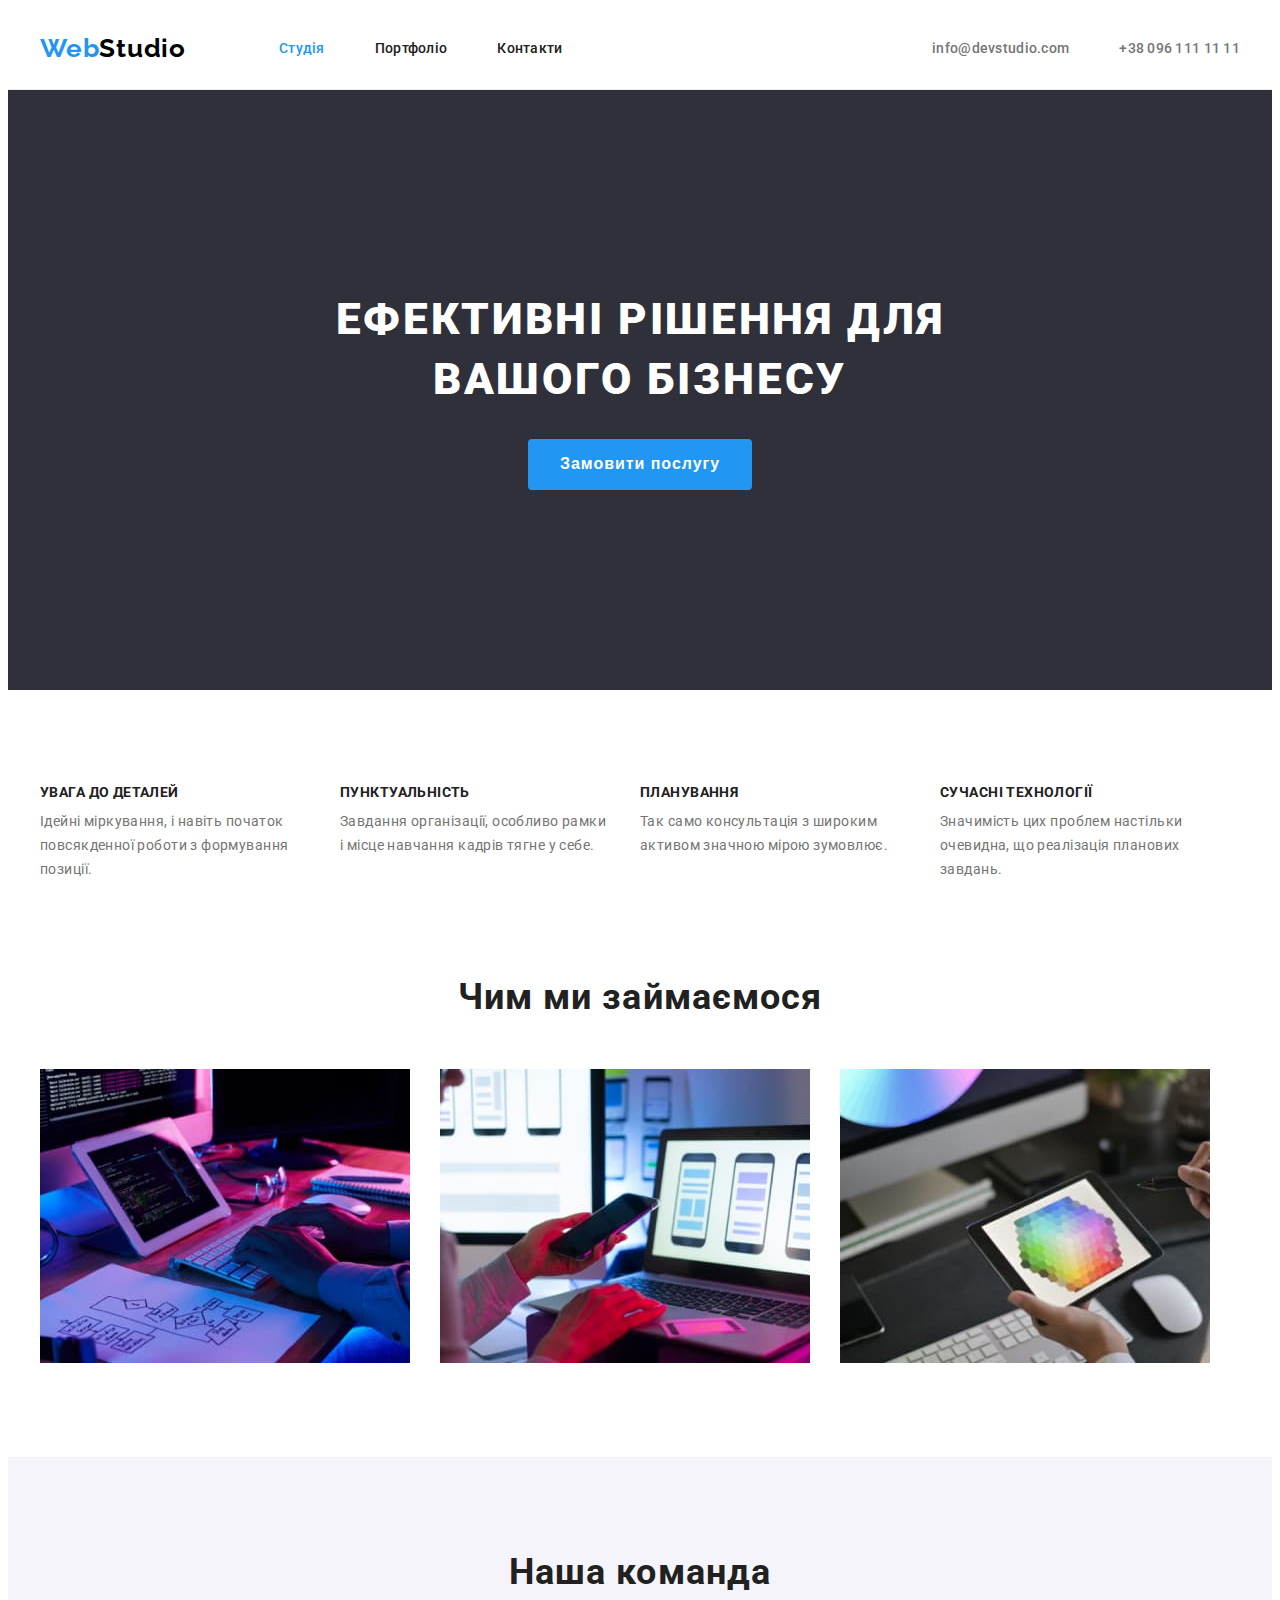
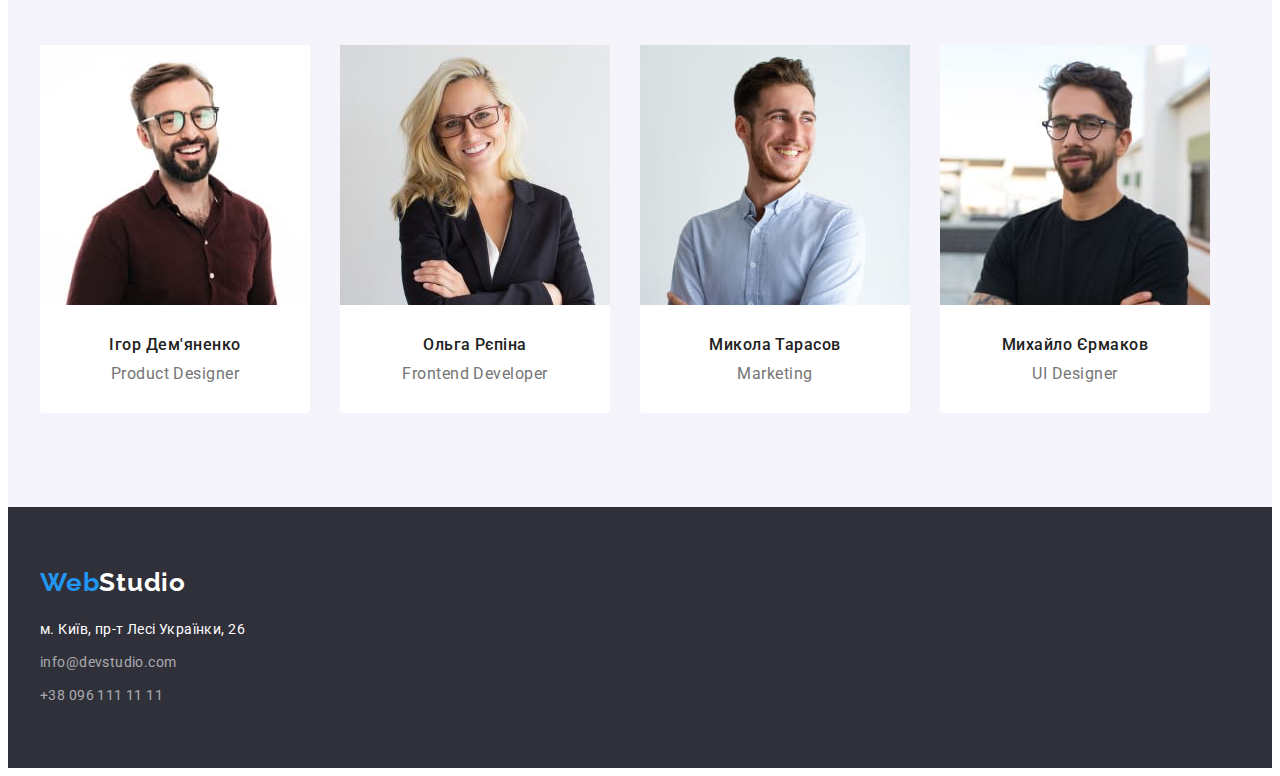
==== index.html @ d76034c5 "Initial commit" ====
<!DOCTYPE html>
<html lang="uk">

<head>
    <meta charset="UTF-8">
    <meta name="viewport" content="width=device-width, initial-scale=1.0">
    <title>WebStudio</title>
    <link rel="stylesheet" href="https://cdnjs.cloudflare.com/ajax/libs/modern-normalize/2.0.0/modern-normalize.min.css"
        integrity="sha512-4xo8blKMVCiXpTaLzQSLSw3KFOVPWhm/TRtuPVc4WG6kUgjH6J03IBuG7JZPkcWMxJ5huwaBpOpnwYElP/m6wg=="
        crossorigin="anonymous" referrerpolicy="no-referrer" />
    <link
        href="https://fonts.googleapis.com/css2?family=Raleway:wght@700&family=Roboto:wght@400;500;700;900&display=swap"
        rel="stylesheet">
    <link href="./css/styles.css" rel="stylesheet">
</head>

<body class="page">
    <header>
        <div class="container header">
            <nav class="main-nav">
                <a href="./" class="logo"><span>Web</span>Studio</a>
                <ul class="nav">
                    <li class="nav-item current"><a href="" class="nav-link link">Студія</a></li>
                    <li class="nav-item"><a href="./portfolio.html" class="nav-link link">Портфоліо</a></li>
                    <li class="nav-item"><a href="" class="nav-link link">Контакти</a></li>
                </ul>
            </nav>
            <ul class="contacts">
                <li class="contacts-item"><a class="contacts-link link"
                        href="mailto:info@devstudio.com">info@devstudio.com</a></li>
                <li class="contacts-item"><a class="contacts-link link" href="tel:+380961111111">+38 096 111 11 11</a>
                </li>
            </ul>
        </div>
    </header>
    <main>
        <section class="hero-section">
            <div class="container">
                <h1 class="hero-title">Ефективні рішення для вашого бізнесу</h1>
                <button type="button" class="button button-primary">Замовити послугу</button>
            </div>
        </section>
        <section class="bullets-section section">
            <div class="container">
                <!-- <h2 class="section-title title">Наші переваги</h2> -->
                <ul class="bullets">
                    <li class="bullet-item">
                        <h3 class="bullet-title title">УВАГА ДО ДЕТАЛЕЙ</h3>
                        <p class="bullet-text">Ідейні міркування, і навіть початок повсякденної роботи з формування
                            позиції.
                        </p>
                    </li>
                    <li class="bullet-item">
                        <h3 class="bullet-title title">ПУНКТУАЛЬНІСТЬ</h3>
                        <p class="bullet-text">Завдання організації, особливо рамки і місце навчання кадрів тягне у
                            себе.
                        </p>
                    </li>
                    <li class="bullet-item">
                        <h3 class="bullet-title title">ПЛАНУВАННЯ</h3>
                        <p class="bullet-text">Так само консультація з широким активом значною мірою зумовлює.</p>
                    </li>
                    <li class="bullet-item">
                        <h3 class="bullet-title title">СУЧАСНІ ТЕХНОЛОГІЇ</h3>
                        <p class="bullet-text">Значимість цих проблем настільки очевидна, що реалізація планових
                            завдань.
                        </p>
                    </li>
                </ul>
            </div>
        </section>
        <section class="services-section">
            <div class="container">
                <h2 class="section-title title">Чим ми займаємося</h2>
                <ul class="services">
                    <li class="services-item"><img class="services-img" src="./images/computer.jpg" alt="Компьютер"
                            width="370"></li>
                    <li class="services-item"><img class="services-img" src="./images/mobile.jpg"
                            alt="Мобільний телефон" width="370"></li>
                    <li class="services-item"><img class="services-img" src="./images/tablet.jpg" alt="Планшет"
                            width="370">
                    </li>
                </ul>
            </div>
        </section>
        <section class="team-section section">
            <div class="container">
                <h2 class="section-title title">Наша команда</h2>
                <ul class="team-list">
                    <li class="team-item">
                        <img class="team-photo" src="./images/igor.jpg" alt="Ігор Дем'яненко" width="270">
                        <div class="team-text">
                            <h3 class="title team-title">Ігор Дем'яненко</h3>
                            <p class="team-description">Product Designer</p>
                        </div>
                    </li>
                    <li class="team-item">
                        <img class="team-photo" src="./images/olga.jpg" alt="Ольга Рєпіна" width="270">
                        <div class="team-text">
                            <h3 class="title team-title">Ольга Рєпіна</h3>
                            <p class="team-description">Frontend Developer</p>
                        </div>
                    </li>
                    <li class="team-item">
                        <img class="team-photo" src="./images/mykola.jpg" alt="Микола Тарасов" width="270">
                        <div class="team-text">
                            <h3 class="title team-title">Микола Тарасов</h3>
                            <p class="team-description">Marketing</p>
                        </div>
                    </li>
                    <li class="team-item">
                        <img class="team-photo" src="./images/mykhailo.jpg" alt="Михайло Єрмаков" width="270">
                        <div class="team-text">
                            <h3 class="title team-title">Михайло Єрмаков</h3>
                            <p class="team-description">UI Designer</p>
                        </div>
                    </li>
                </ul>
            </div>
        </section>
    </main>
    <footer class="footer-section">
        <div class="container">
            <a href="./" class="logo logo-footer"><span>Web</span>Studio</a>
            <address class="footer-contacts">
                <ul class="contacts-list">
                    <li class="contacts-item"><a class="contacts-link link address"
                            href="https://goo.gl/maps/8ipGu28Ud2SdXAFq9">м.
                            Київ, пр-т Лесі Українки, 26</a></li>
                    <li class="contacts-item"><a class="contacts-link link"
                            href="mailto:info@devstudio.com">info@devstudio.com</a>
                    </li>
                    <li class="contacts-item"><a class="contacts-link link" href="tel:+380961111111">+38 096 111 11
                            11</a>
                    </li>
                </ul>
            </address>
        </div>
    </footer>
</body>

</html>
---- css/styles.css ----
:root {
    --accent-color: #2196F3;
    --accent-active-color: #188CE8;
    --primary-text-color: #757575;
    --secondary-text-color: rgba(255, 255, 255, 0.60);
    --contrast-text-color: #FFFFFF;
    --logo-text-color: #000000;
    --title-color: #212121;
    --primary-bg-color: #ffffff;
    --secondary-bg-color: #F5F4FA;
    --accent-bg-color: #2F303A;
    --container-width: 1200px;
}

body {
    font-family: Roboto, sans-serif;
    font-size: 14px;
    font-weight: 400;
    line-height: 1.2;
    color: var(--primary-text-color);

    background-color: var(--primary-bg-color);
}

ul {
    padding-left: 0;
    margin-top: 0;
    margin-bottom: 0;

    list-style-type: none;
}

h1,
h2,
h3,
h4,
h5,
h6,
p {
    margin: 0;
}

a {
    text-decoration: none;
}

img {
    display: block;
}

/* container */
.container {
    width: var(--container-width);
    padding-left: 15px;
    padding-right: 15px;
    margin: 0 auto;
}

.section {
    padding-bottom: 94px;
    padding-top: 94px;
}

/* buttons */
.button {
    font-size: 16px;
    text-align: center;
    color: var(--title-color);
    cursor: pointer;
}

.button-primary {
    padding-top: 10px;
    padding-bottom: 10px;
    padding-left: 32px;
    padding-right: 32px;

    font-weight: 700;
    line-height: 1.88;
    letter-spacing: 0.96px;
    color: var(--contrast-text-color);

    background-color: var(--accent-color);
    border: none;
    border-radius: 4px;
}

.button-secondary {
    padding-top: 6px;
    padding-bottom: 6px;
    padding-left: 22px;
    padding-right: 22px;

    font-weight: 500;
    line-height: 1.63;
    letter-spacing: 0.48px;

    background-color: var(--secondary-bg-color);
    border: none;
    border-radius: 4px;
}

.button-secondary.active {
    padding-left: 25px;
    padding-right: 25px;
}

.button-secondary.active,
.button-secondary:hover,
.button-secondary:focus {

    color: var(--contrast-text-color);

    background-color: var(--accent-color);
}

.button-primary:hover,
.button-primary:focus {
    background-color: var(--accent-active-color);
}

/* header */
header {
    border-bottom: 1px solid #ECECEC;
}

.header {
    display: flex;
    align-items: center;

    font-weight: 500;
    letter-spacing: 0.28px;
}

/* navigation */
.logo {
    font-family: Raleway, sans-serif;
    font-size: 26px;
    font-weight: 700;
    letter-spacing: 0.78px;
    color: var(--logo-text-color);
}

.logo span {
    color: var(--accent-color);
}

.main-nav,
.contacts {
    display: flex;
    align-items: center;
}

.nav {
    display: flex;
    column-gap: 50px;
    margin-left: 93px;
}


.nav-link {
    display: block;
    padding-top: 32px;
    padding-bottom: 32px;
    font-weight: 500;
    color: var(--title-color);
}

.contacts {
    margin-left: auto;
    column-gap: 50px;
}
.header .contacts-link {
    display: block;
    padding-top: 32px;
    padding-bottom: 32px;
}
.contacts-link {
    font-weight: 500;
    color: var(--primary-text-color);
}

/* hero */
.hero-section {
    padding-top: 200px;
    padding-bottom: 200px;

    text-align: center;
    background-color: var(--accent-bg-color);
}

.hero-title {
    width: 696px;
    margin-left: auto;
    margin-right: auto;
    margin-bottom: 30px;

    font-size: 44px;
    font-weight: 900;
    line-height: 1.36;
    letter-spacing: 2.64px;
    text-transform: uppercase;
    color: var(--contrast-text-color);
}

/* Titles */
.title {
    color: var(--title-color);
}

.section-title {
    font-size: 36px;
    font-weight: 700;
    letter-spacing: 1.08px;
    text-align: center;
}

/* bullets */
.bullets {
    display: flex;
    column-gap: 30px;
}

.bullet-item {
    width: 270px;
}

.bullet-title {
    margin-bottom: 10px;

    font-size: 14px;
    font-weight: 700;
    letter-spacing: 0.42px;
    text-transform: uppercase;
}

.bullet-text {
    line-height: 1.71;
    letter-spacing: 0.42px;
}

/* services */
.services-section {
    padding-bottom: 94px;
}

.services-section .section-title {
    margin-bottom: 50px;
}

.services {
    display: flex;
    column-gap: 30px;
}

/* team */
.team-section {
    background-color: var(--secondary-bg-color);
}

.team-section .section-title {
    margin-bottom: 50px;
}

.team-list {
    display: flex;
    column-gap: 30px;
}

.team-item {
    width: 270px;

    text-align: center;

    background-color: var(--primary-bg-color);
    border-radius: 0px 0px 4px 4px;
}
.team-text {
    padding-top: 30px;
    padding-bottom: 30px;
}

.team-title {
    margin-bottom: 10px;

    font-size: 16px;
    font-weight: 500;
    letter-spacing: 0.48px;
}

.team-description {
    font-size: 16px;
    letter-spacing: 0.48px;
}

/* footer */
.footer-section {
    padding-top: 60px;
    padding-bottom: 60px;

    background-color: var(--accent-bg-color);
}

.logo-footer {
    display: inline-block;
    margin-bottom: 20px;

    color: var(--contrast-text-color);
}

.footer-contacts .contacts-link {
    font-style: normal;
    font-weight: 400;
    line-height: 1.71;
    letter-spacing: 0.42px;
    color: var(--secondary-text-color);
}

.footer-contacts .contacts-item:not(:last-child) {
    margin-bottom: 9px;
}

.footer-contacts .address {
    color: var(--contrast-text-color);
}

/* portfolio */
.portfolio-buttons {
    display: flex;
    justify-content: center;
    column-gap: 8px;
    margin-bottom: 50px;
}

.portfolio-list {
    display: flex;
    flex-wrap: wrap;
    column-gap: 30px;
    row-gap: 30px;
}

.portfolio-card {
    display: inline-block;
    width: 370px;

    color: var(--primary-text-color);
}

.card-img {
    display: block;
}

.card-text {
    padding-top: 20px;
    padding-bottom: 20px;
    padding-left: 24px;
    padding-right: 24px;

    border-left: 1px solid #EEE;
    border-right: 1px solid #EEE;
    border-bottom: 1px solid #EEE;
}

.card-title {
    margin-bottom: 4px;
    font-size: 18px;
    font-weight: 700;
    line-height: 2;
    letter-spacing: 1.08px;
}

.card-tag {
    font-size: 16px;
    line-height: 1.88;
    letter-spacing: 0.48px;
}

/* actions */
.current>.nav-link,
.link:hover,
.link:focus {
    color: var(--accent-color);
}
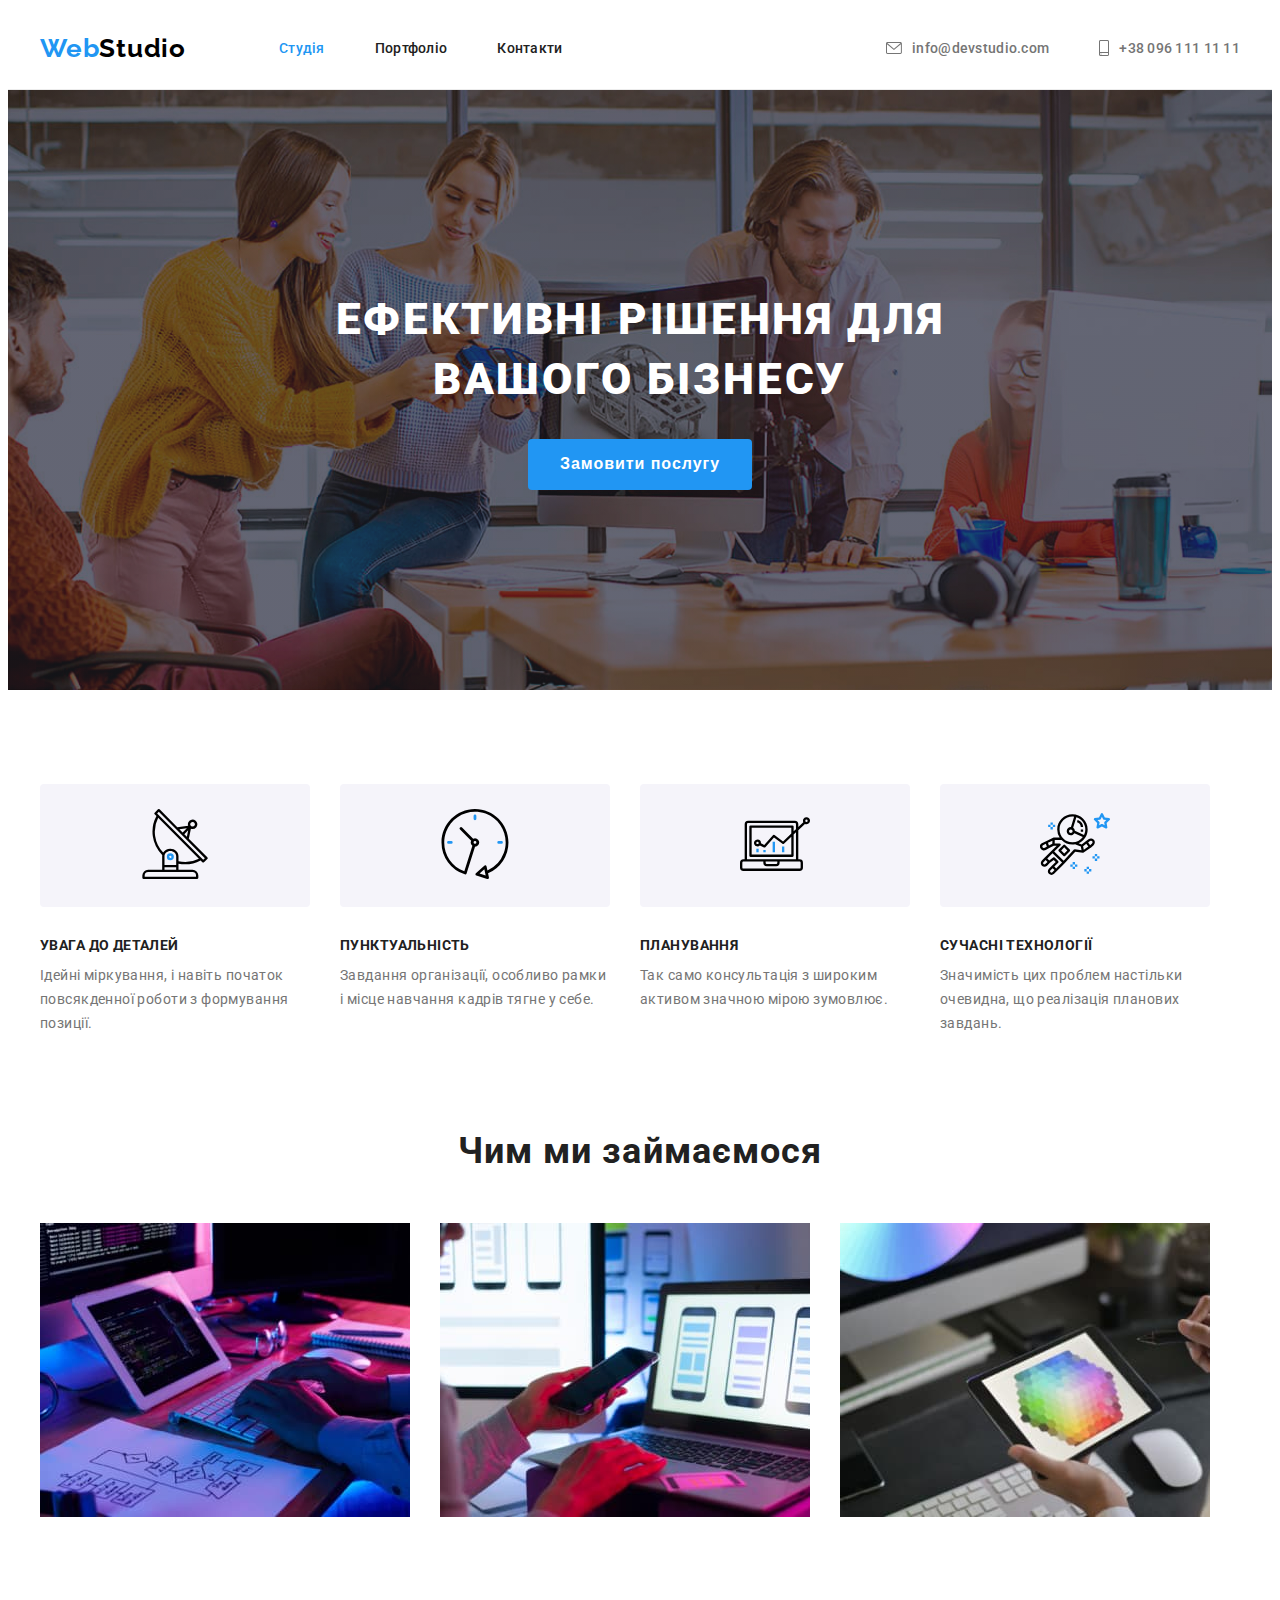
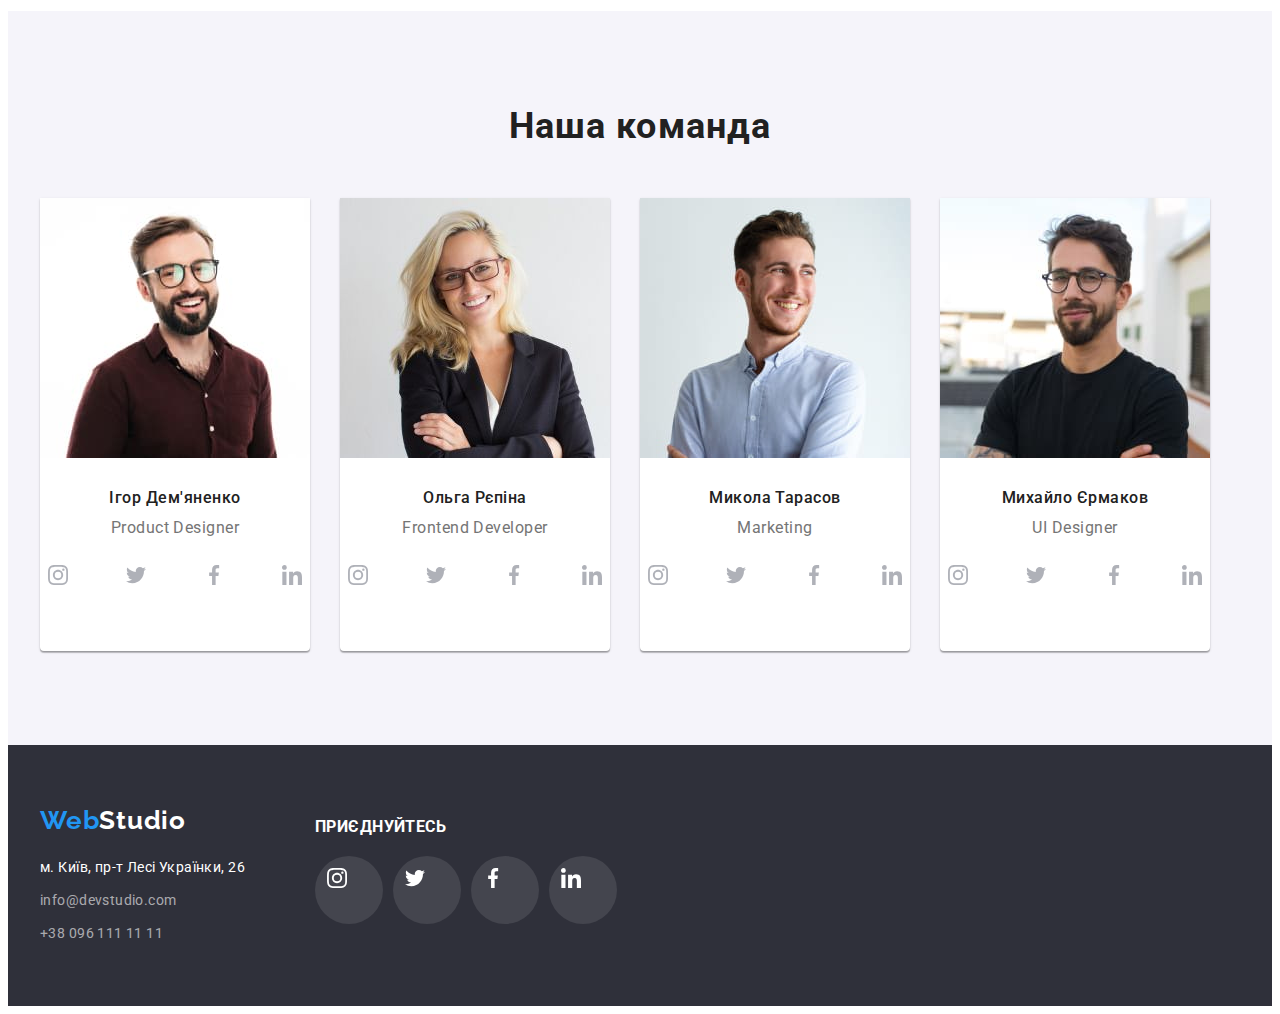
==== commit ea4c4c5c: "add svg" ====
--- a/index.html
+++ b/index.html
@@ -26,9 +26,21 @@
                 </ul>
             </nav>
             <ul class="contacts">
-                <li class="contacts-item"><a class="contacts-link link"
-                        href="mailto:info@devstudio.com">info@devstudio.com</a></li>
-                <li class="contacts-item"><a class="contacts-link link" href="tel:+380961111111">+38 096 111 11 11</a>
+                <li class="contacts-item">
+                    <a class="contacts-link link" href="mailto:info@devstudio.com">
+                        <svg class="icon icon-email">
+                            <use href="./images/svg/sprite.svg#icon-email"></use>
+                        </svg>
+                        info@devstudio.com
+                    </a>
+                </li>
+                <li class="contacts-item">
+                    <a class="contacts-link link" href="tel:+380961111111">
+                        <svg class="icon icon-phone">
+                            <use href="./images/svg/sprite.svg#icon-smartphone"></use>
+                        </svg>
+                        +38 096 111 11 11
+                    </a>
                 </li>
             </ul>
         </div>
@@ -45,22 +57,42 @@
                 <!-- <h2 class="section-title title">Наші переваги</h2> -->
                 <ul class="bullets">
                     <li class="bullet-item">
+                        <div class="bullet-icon">
+                            <svg class="icon">
+                                <use href="./images/svg/sprite.svg#icon-antenna"></use>
+                            </svg>
+                        </div>
                         <h3 class="bullet-title title">УВАГА ДО ДЕТАЛЕЙ</h3>
                         <p class="bullet-text">Ідейні міркування, і навіть початок повсякденної роботи з формування
                             позиції.
                         </p>
                     </li>
                     <li class="bullet-item">
+                        <div class="bullet-icon">
+                            <svg class="icon">
+                                <use href="./images/svg/sprite.svg#icon-clock"></use>
+                            </svg>
+                        </div>
                         <h3 class="bullet-title title">ПУНКТУАЛЬНІСТЬ</h3>
                         <p class="bullet-text">Завдання організації, особливо рамки і місце навчання кадрів тягне у
                             себе.
                         </p>
                     </li>
                     <li class="bullet-item">
+                        <div class="bullet-icon">
+                            <svg class="icon">
+                                <use href="./images/svg/sprite.svg#icon-diagram"></use>
+                            </svg>
+                        </div>
                         <h3 class="bullet-title title">ПЛАНУВАННЯ</h3>
                         <p class="bullet-text">Так само консультація з широким активом значною мірою зумовлює.</p>
                     </li>
                     <li class="bullet-item">
+                        <div class="bullet-icon">
+                            <svg class="icon">
+                                <use href="./images/svg/sprite.svg#icon-astronaut"></use>
+                            </svg>
+                        </div>
                         <h3 class="bullet-title title">СУЧАСНІ ТЕХНОЛОГІЇ</h3>
                         <p class="bullet-text">Значимість цих проблем настільки очевидна, що реалізація планових
                             завдань.
@@ -92,6 +124,36 @@
                         <div class="team-text">
                             <h3 class="title team-title">Ігор Дем'яненко</h3>
                             <p class="team-description">Product Designer</p>
+                            <ul class="social-list">
+                                <li class="social-item">
+                                    <a href="https://instagram.com" class="social-link" aria-label="instagram Ігора">
+                                        <svg class="icon">
+                                            <use href="./images/svg/sprite.svg#icon-instagram"></use>
+                                        </svg>
+                                    </a>
+                                </li>
+                                <li class="social-item">
+                                    <a href="https://twitter.com/" class="social-link" aria-label="twitter Ігора">
+                                        <svg class="icon">
+                                            <use href="./images/svg/sprite.svg#icon-twitter"></use>
+                                        </svg>
+                                    </a>
+                                </li>
+                                <li class="social-item">
+                                    <a href="https://www.facebook.com/" class="social-link" aria-label="facebook Ігора">
+                                        <svg class="icon">
+                                            <use href="./images/svg/sprite.svg#icon-facebook"></use>
+                                        </svg>
+                                    </a>
+                                </li>
+                                <li class="social-item">
+                                    <a href="https://linkedin.com/" class="social-link" aria-label="linkedin Ігора">
+                                        <svg class="icon">
+                                            <use href="./images/svg/sprite.svg#icon-linkedin"></use>
+                                        </svg>
+                                    </a>
+                                </li>
+                            </ul>
                         </div>
                     </li>
                     <li class="team-item">
@@ -99,6 +161,36 @@
                         <div class="team-text">
                             <h3 class="title team-title">Ольга Рєпіна</h3>
                             <p class="team-description">Frontend Developer</p>
+                            <ul class="social-list">
+                                <li class="social-item">
+                                    <a href="https://instagram.com" class="social-link" aria-label="instagram Ольги">
+                                        <svg class="icon">
+                                            <use href="./images/svg/sprite.svg#icon-instagram"></use>
+                                        </svg>
+                                    </a>
+                                </li>
+                                <li class="social-item">
+                                    <a href="https://twitter.com/" class="social-link" aria-label="twitter Ольги">
+                                        <svg class="icon">
+                                            <use href="./images/svg/sprite.svg#icon-twitter"></use>
+                                        </svg>
+                                    </a>
+                                </li>
+                                <li class="social-item">
+                                    <a href="https://www.facebook.com/" class="social-link" aria-label="facebook Ольги">
+                                        <svg class="icon">
+                                            <use href="./images/svg/sprite.svg#icon-facebook"></use>
+                                        </svg>
+                                    </a>
+                                </li>
+                                <li class="social-item">
+                                    <a href="https://linkedin.com/" class="social-link" aria-label="linkedin Ольги">
+                                        <svg class="icon">
+                                            <use href="./images/svg/sprite.svg#icon-linkedin"></use>
+                                        </svg>
+                                    </a>
+                                </li>
+                            </ul>
                         </div>
                     </li>
                     <li class="team-item">
@@ -106,6 +198,36 @@
                         <div class="team-text">
                             <h3 class="title team-title">Микола Тарасов</h3>
                             <p class="team-description">Marketing</p>
+                            <ul class="social-list">
+                                <li class="social-item">
+                                    <a href="https://instagram.com" class="social-link" aria-label="instagram Миколи">
+                                        <svg class="icon">
+                                            <use href="./images/svg/sprite.svg#icon-instagram"></use>
+                                        </svg>
+                                    </a>
+                                </li>
+                                <li class="social-item">
+                                    <a href="https://twitter.com/" class="social-link" aria-label="twitter Миколи">
+                                        <svg class="icon">
+                                            <use href="./images/svg/sprite.svg#icon-twitter"></use>
+                                        </svg>
+                                    </a>
+                                </li>
+                                <li class="social-item">
+                                    <a href="https://www.facebook.com/" class="social-link" aria-label="facebook Миколи">
+                                        <svg class="icon">
+                                            <use href="./images/svg/sprite.svg#icon-facebook"></use>
+                                        </svg>
+                                    </a>
+                                </li>
+                                <li class="social-item">
+                                    <a href="https://linkedin.com/" class="social-link" aria-label="linkedin Миколи">
+                                        <svg class="icon">
+                                            <use href="./images/svg/sprite.svg#icon-linkedin"></use>
+                                        </svg>
+                                    </a>
+                                </li>
+                            </ul>
                         </div>
                     </li>
                     <li class="team-item">
@@ -113,6 +235,36 @@
                         <div class="team-text">
                             <h3 class="title team-title">Михайло Єрмаков</h3>
                             <p class="team-description">UI Designer</p>
+                            <ul class="social-list">
+                                <li class="social-item">
+                                    <a href="https://instagram.com" class="social-link" aria-label="instagram Михайла">
+                                        <svg class="icon">
+                                            <use href="./images/svg/sprite.svg#icon-instagram"></use>
+                                        </svg>
+                                    </a>
+                                </li>
+                                <li class="social-item">
+                                    <a href="https://twitter.com/" class="social-link" aria-label="twitter Михайла">
+                                        <svg class="icon">
+                                            <use href="./images/svg/sprite.svg#icon-twitter"></use>
+                                        </svg>
+                                    </a>
+                                </li>
+                                <li class="social-item">
+                                    <a href="https://www.facebook.com/" class="social-link" aria-label="facebook Михайла">
+                                        <svg class="icon">
+                                            <use href="./images/svg/sprite.svg#icon-facebook"></use>
+                                        </svg>
+                                    </a>
+                                </li>
+                                <li class="social-item">
+                                    <a href="https://linkedin.com/" class="social-link" aria-label="linkedin Михайла">
+                                        <svg class="icon">
+                                            <use href="./images/svg/sprite.svg#icon-linkedin"></use>
+                                        </svg>
+                                    </a>
+                                </li>
+                            </ul>
                         </div>
                     </li>
                 </ul>
@@ -120,21 +272,57 @@
         </section>
     </main>
     <footer class="footer-section">
-        <div class="container">
-            <a href="./" class="logo logo-footer"><span>Web</span>Studio</a>
-            <address class="footer-contacts">
-                <ul class="contacts-list">
-                    <li class="contacts-item"><a class="contacts-link link address"
-                            href="https://goo.gl/maps/8ipGu28Ud2SdXAFq9">м.
-                            Київ, пр-т Лесі Українки, 26</a></li>
-                    <li class="contacts-item"><a class="contacts-link link"
-                            href="mailto:info@devstudio.com">info@devstudio.com</a>
-                    </li>
-                    <li class="contacts-item"><a class="contacts-link link" href="tel:+380961111111">+38 096 111 11
-                            11</a>
-                    </li>
-                </ul>
-            </address>
+        <div class="container footer">
+            <div class="footer-info">
+                <a href="./" class="logo logo-footer"><span>Web</span>Studio</a>
+                <address class="footer-contacts">
+                    <ul class="contacts-list">
+                        <li class="contacts-item"><a class="contacts-link link address"
+                                href="https://goo.gl/maps/8ipGu28Ud2SdXAFq9">м.
+                                Київ, пр-т Лесі Українки, 26</a></li>
+                        <li class="contacts-item"><a class="contacts-link link"
+                                href="mailto:info@devstudio.com">info@devstudio.com</a>
+                        </li>
+                        <li class="contacts-item"><a class="contacts-link link" href="tel:+380961111111">+38 096 111 11
+                                11</a>
+                        </li>
+                    </ul>
+                </address>
+            </div>
+            <div class="social">
+                <h3 class="social-title">приєднуйтесь</h3>
+                <ul class="social-list">
+                    <li class="social-item">
+                        <a href="https://instagram.com" class="social-link" aria-label="instagram Ігора">
+                            <svg class="icon">
+                                <use href="./images/svg/sprite.svg#icon-instagram"></use>
+                            </svg>
+                        </a>
+                    </li>
+                    <li class="social-item">
+                        <a href="https://twitter.com/" class="social-link" aria-label="twitter Ігора">
+                            <svg class="icon">
+                                <use href="./images/svg/sprite.svg#icon-twitter"></use>
+                            </svg>
+                        </a>
+                    </li>
+                    <li class="social-item">
+                        <a href="https://www.facebook.com/" class="social-link" aria-label="facebook Ігора">
+                            <svg class="icon">
+                                <use href="./images/svg/sprite.svg#icon-facebook"></use>
+                            </svg>
+                        </a>
+                    </li>
+                    <li class="social-item">
+                        <a href="https://linkedin.com/" class="social-link" aria-label="linkedin Ігора">
+                            <svg class="icon">
+                                <use href="./images/svg/sprite.svg#icon-linkedin"></use>
+                            </svg>
+                        </a>
+                    </li>
+                </ul>
+            </div>
+            
         </div>
     </footer>
 </body>
--- a/css/styles.css
+++ b/css/styles.css
@@ -10,6 +10,7 @@
     --secondary-bg-color: #F5F4FA;
     --accent-bg-color: #2F303A;
     --container-width: 1200px;
+    --icons-color: #AFB1B8;
 }
 
 body {
@@ -171,7 +172,8 @@
     column-gap: 50px;
 }
 .header .contacts-link {
-    display: block;
+    display: flex;
+    align-items: center;
     padding-top: 32px;
     padding-bottom: 32px;
 }
@@ -179,14 +181,33 @@
     font-weight: 500;
     color: var(--primary-text-color);
 }
+.contacts .icon {
+    margin-right: 10px;
+    fill: currentColor;
+}
+.icon-email {
+    width: 16px;
+    height: 12px;
+}
+.icon-phone {
+    width: 10px;
+    height: 16px;
+}
 
 /* hero */
 .hero-section {
+    max-width: 1600px;
+    margin-left: auto;
+    margin-right: auto;
     padding-top: 200px;
     padding-bottom: 200px;
 
     text-align: center;
     background-color: var(--accent-bg-color);
+    background-image: linear-gradient(0deg, rgba(47, 48, 58, 0.4), rgba(47, 48, 58, 0.4)), url('../images/Img.jpg');
+    background-repeat: no-repeat;
+    background-size: cover;
+    background-position: center;
 }
 
 .hero-title {
@@ -225,6 +246,22 @@
     width: 270px;
 }
 
+.bullet-icon {
+    
+    text-align: center;
+    padding-top: 25px;
+    padding-bottom: 25px;
+    margin-bottom: 30px;
+
+    background-color: var(--secondary-bg-color);
+    border-radius: 4px;
+}
+
+.bullet-icon .icon {
+    width: 70px;
+    height: 70px;
+}
+
 .bullet-title {
     margin-bottom: 10px;
 
@@ -274,6 +311,7 @@
 
     background-color: var(--primary-bg-color);
     border-radius: 0px 0px 4px 4px;
+    box-shadow: 0px 2px 1px 0px rgba(0, 0, 0, 0.20), 0px 1px 1px 0px rgba(0, 0, 0, 0.14), 0px 1px 3px 0px rgba(0, 0, 0, 0.12);
 }
 .team-text {
     padding-top: 30px;
@@ -289,8 +327,35 @@
 }
 
 .team-description {
+    margin-bottom: 16px;
+    
     font-size: 16px;
     letter-spacing: 0.48px;
+}
+.social-list .social-link {
+    display: block;
+    width: 44px;
+    height: 44px;
+    padding: 12px;
+
+    border-radius: 50%;
+}
+.social-list .social-link:hover {
+    background-color: var(--accent-color);
+}
+.social-list .social-link:hover .icon {
+    fill: var(--contrast-text-color);
+}
+.social-list .icon {
+    width: 20px;
+    height: 20px;
+    fill: var(--icons-color);
+}
+.social-list {
+    display: flex;
+    align-items: center;
+    justify-content: center;
+    column-gap: 10px;
 }
 
 /* footer */
@@ -299,6 +364,10 @@
     padding-bottom: 60px;
 
     background-color: var(--accent-bg-color);
+}
+.footer {
+    display: flex;
+    column-gap: 70px;
 }
 
 .logo-footer {
@@ -319,9 +388,26 @@
 .footer-contacts .contacts-item:not(:last-child) {
     margin-bottom: 9px;
 }
-
+.footer .social {
+    padding-top: 12px;
+}
+.footer .social-title {
+    margin-bottom: 20px;
+
+    color: var(--contrast-text-color);
+    font-weight: 700;
+    line-height: normal;
+    letter-spacing: 0.42px;
+    text-transform: uppercase;
+}
 .footer-contacts .address {
     color: var(--contrast-text-color);
+}
+.footer .icon {
+    fill: var(--contrast-text-color);
+}
+.footer .social-link {
+    background-color: rgba(255, 255, 255, 0.10);
 }
 
 /* portfolio */
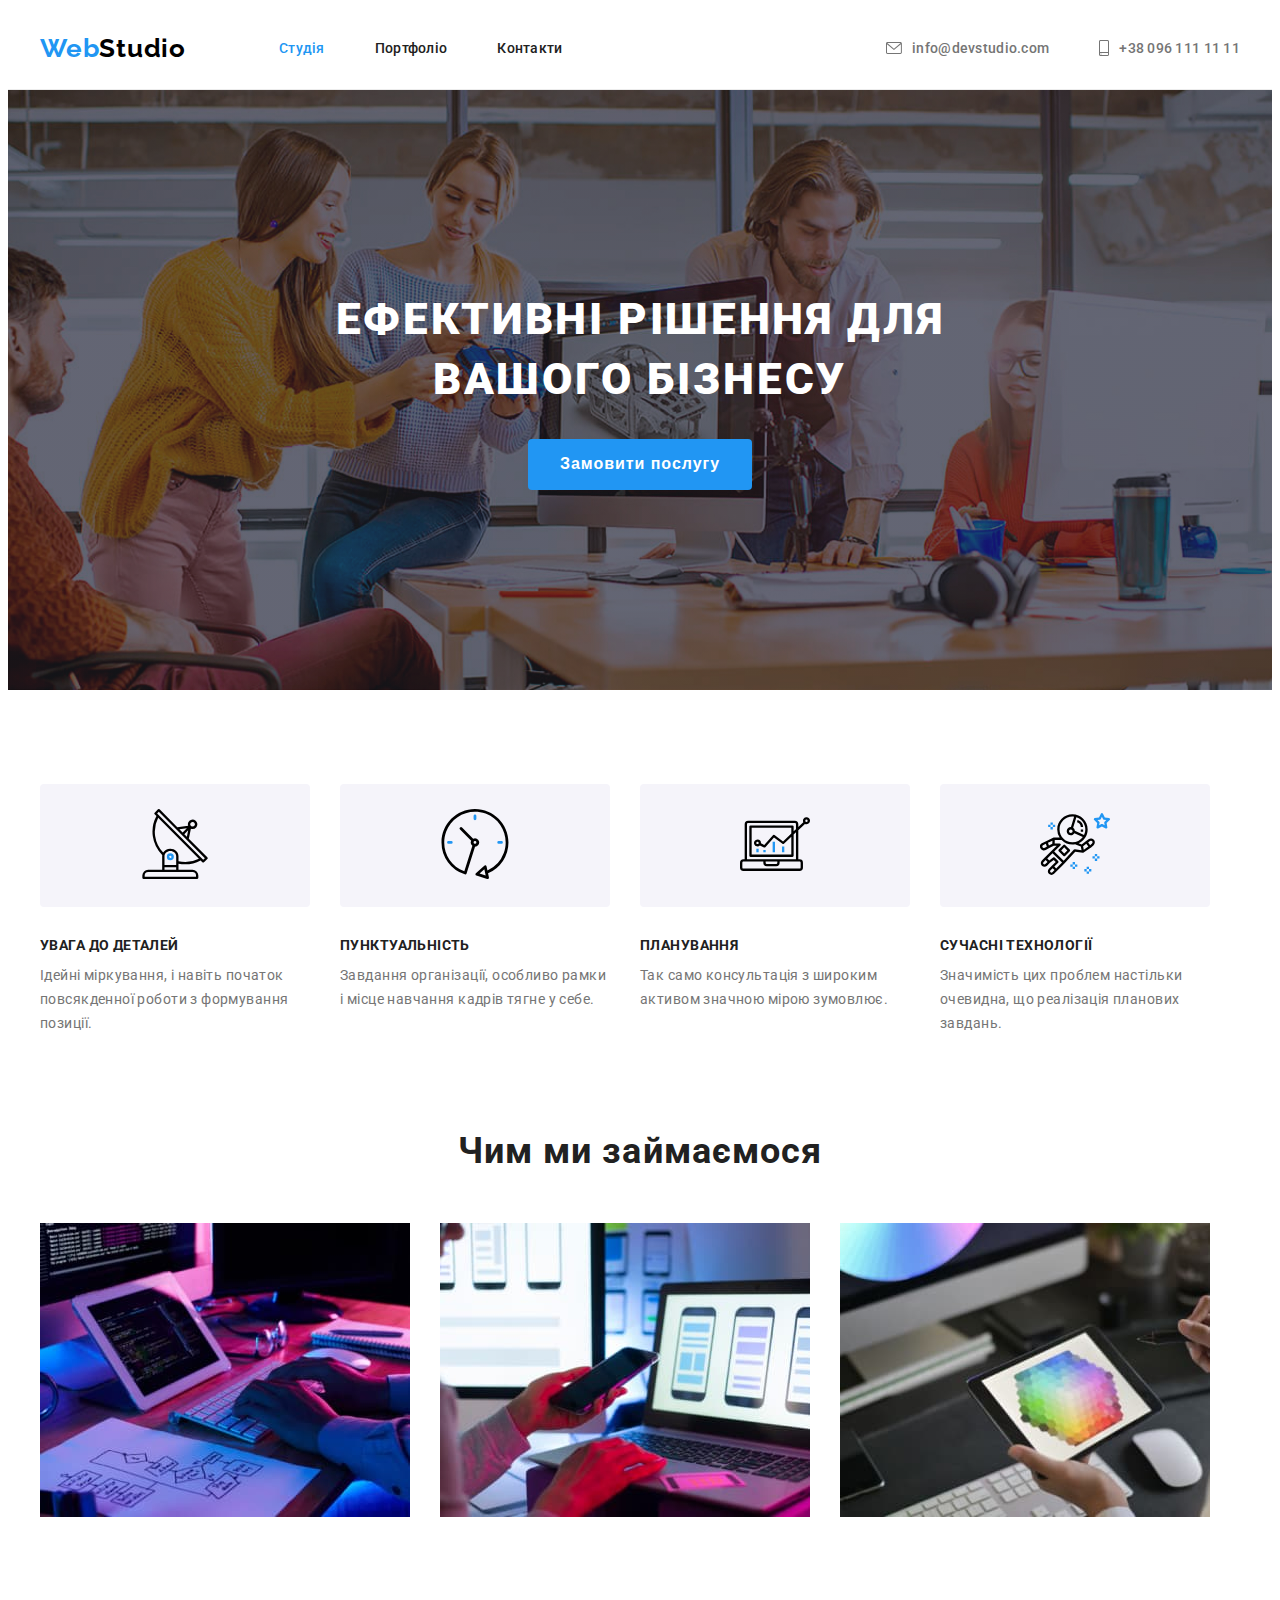
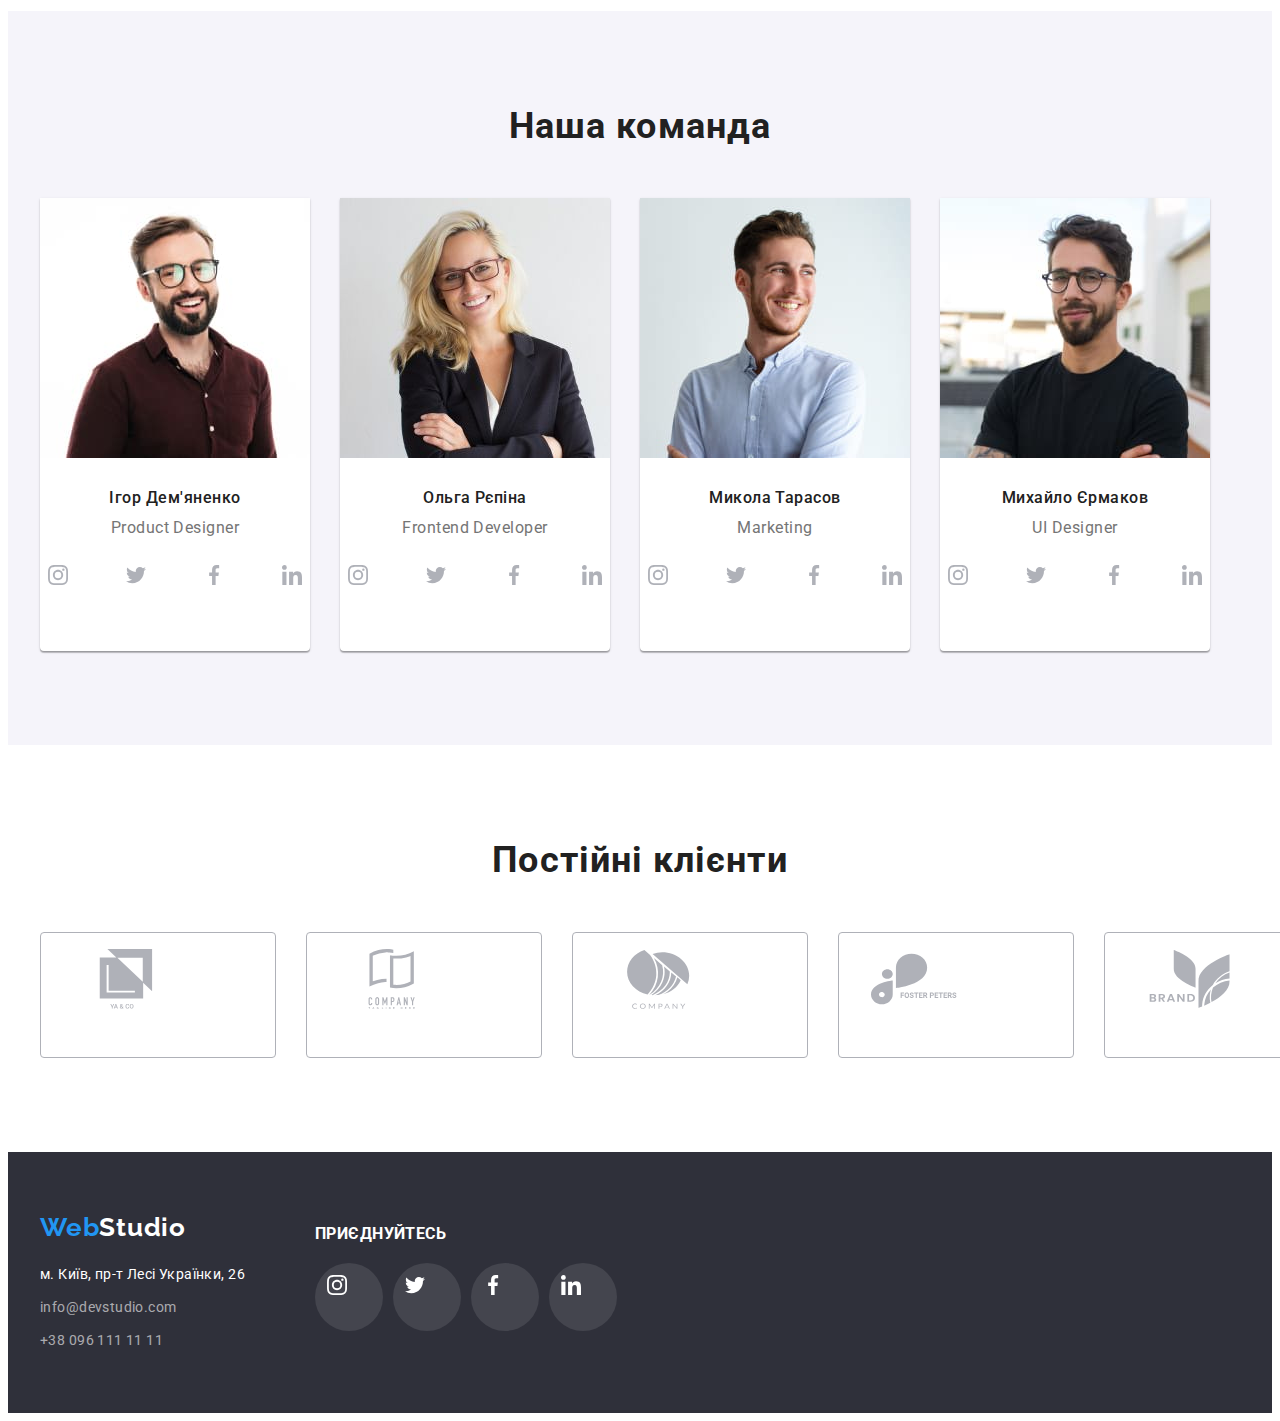
==== commit de361841: "add clients" ====
--- a/index.html
+++ b/index.html
@@ -270,6 +270,55 @@
                 </ul>
             </div>
         </section>
+        <section class="clients-section section">
+            <div class="container">
+                <h2 class="section-title title">Постійні клієнти</h2>
+                <ul class="clients-list">
+                    <li class="client-item">
+                        <a href="" class="client-link">
+                            <svg class="client-icon">
+                                <use href="./images/svg/sprite.svg#icon-client1"></use>
+                            </svg>
+                        </a>
+                    </li>
+                    <li class="client-item">
+                        <a href="" class="client-link">
+                            <svg class="client-icon">
+                                <use href="./images/svg/sprite.svg#icon-client2"></use>
+                            </svg>
+                        </a>
+                    </li>
+                    <li class="client-item">
+                        <a href="" class="client-link">
+                            <svg class="client-icon">
+                                <use href="./images/svg/sprite.svg#icon-client3"></use>
+                            </svg>
+                        </a>
+                    </li>
+                    <li class="client-item">
+                        <a href="" class="client-link">
+                            <svg class="client-icon">
+                                <use href="./images/svg/sprite.svg#icon-client4"></use>
+                            </svg>
+                        </a>
+                    </li>
+                    <li class="client-item">
+                        <a href="" class="client-link">
+                            <svg class="client-icon">
+                                <use href="./images/svg/sprite.svg#icon-client5"></use>
+                            </svg>
+                        </a>
+                    </li>
+                    <li class="client-item">
+                        <a href="" class="client-link">
+                            <svg class="client-icon">
+                                <use href="./images/svg/sprite.svg#icon-client6"></use>
+                            </svg>
+                        </a>
+                    </li>
+                </ul>
+            </div>
+        </section>
     </main>
     <footer class="footer-section">
         <div class="container footer">
--- a/css/styles.css
+++ b/css/styles.css
@@ -340,10 +340,10 @@
 
     border-radius: 50%;
 }
-.social-list .social-link:hover {
+.social-list .social-link:hover, .social-list .social-link:focus {
     background-color: var(--accent-color);
 }
-.social-list .social-link:hover .icon {
+.social-list .social-link:hover .icon, .social-list .social-link:focus .icon {
     fill: var(--contrast-text-color);
 }
 .social-list .icon {
@@ -356,6 +356,37 @@
     align-items: center;
     justify-content: center;
     column-gap: 10px;
+}
+/* Clients */
+.clients-section .title {
+    margin-bottom: 50px;
+}
+.clients-list {
+    display: flex;
+    column-gap: 30px;
+}
+.client-link {
+    display: block;
+    width: 170px;
+    height: 92px;
+    padding: 16px 32px;
+
+    border-radius: 4px;
+    border: 1px solid var(--icons-color);
+}
+.client-link:hover, .client-link:focus {
+    border-color: var(--accent-color);
+}
+
+.client-icon {
+    width: 106px;
+    height: 60px;
+
+    fill: var(--icons-color);
+}
+.client-link:hover .client-icon,
+.client-link:focus .client-icon {
+    fill: var(--accent-color);
 }
 
 /* footer */
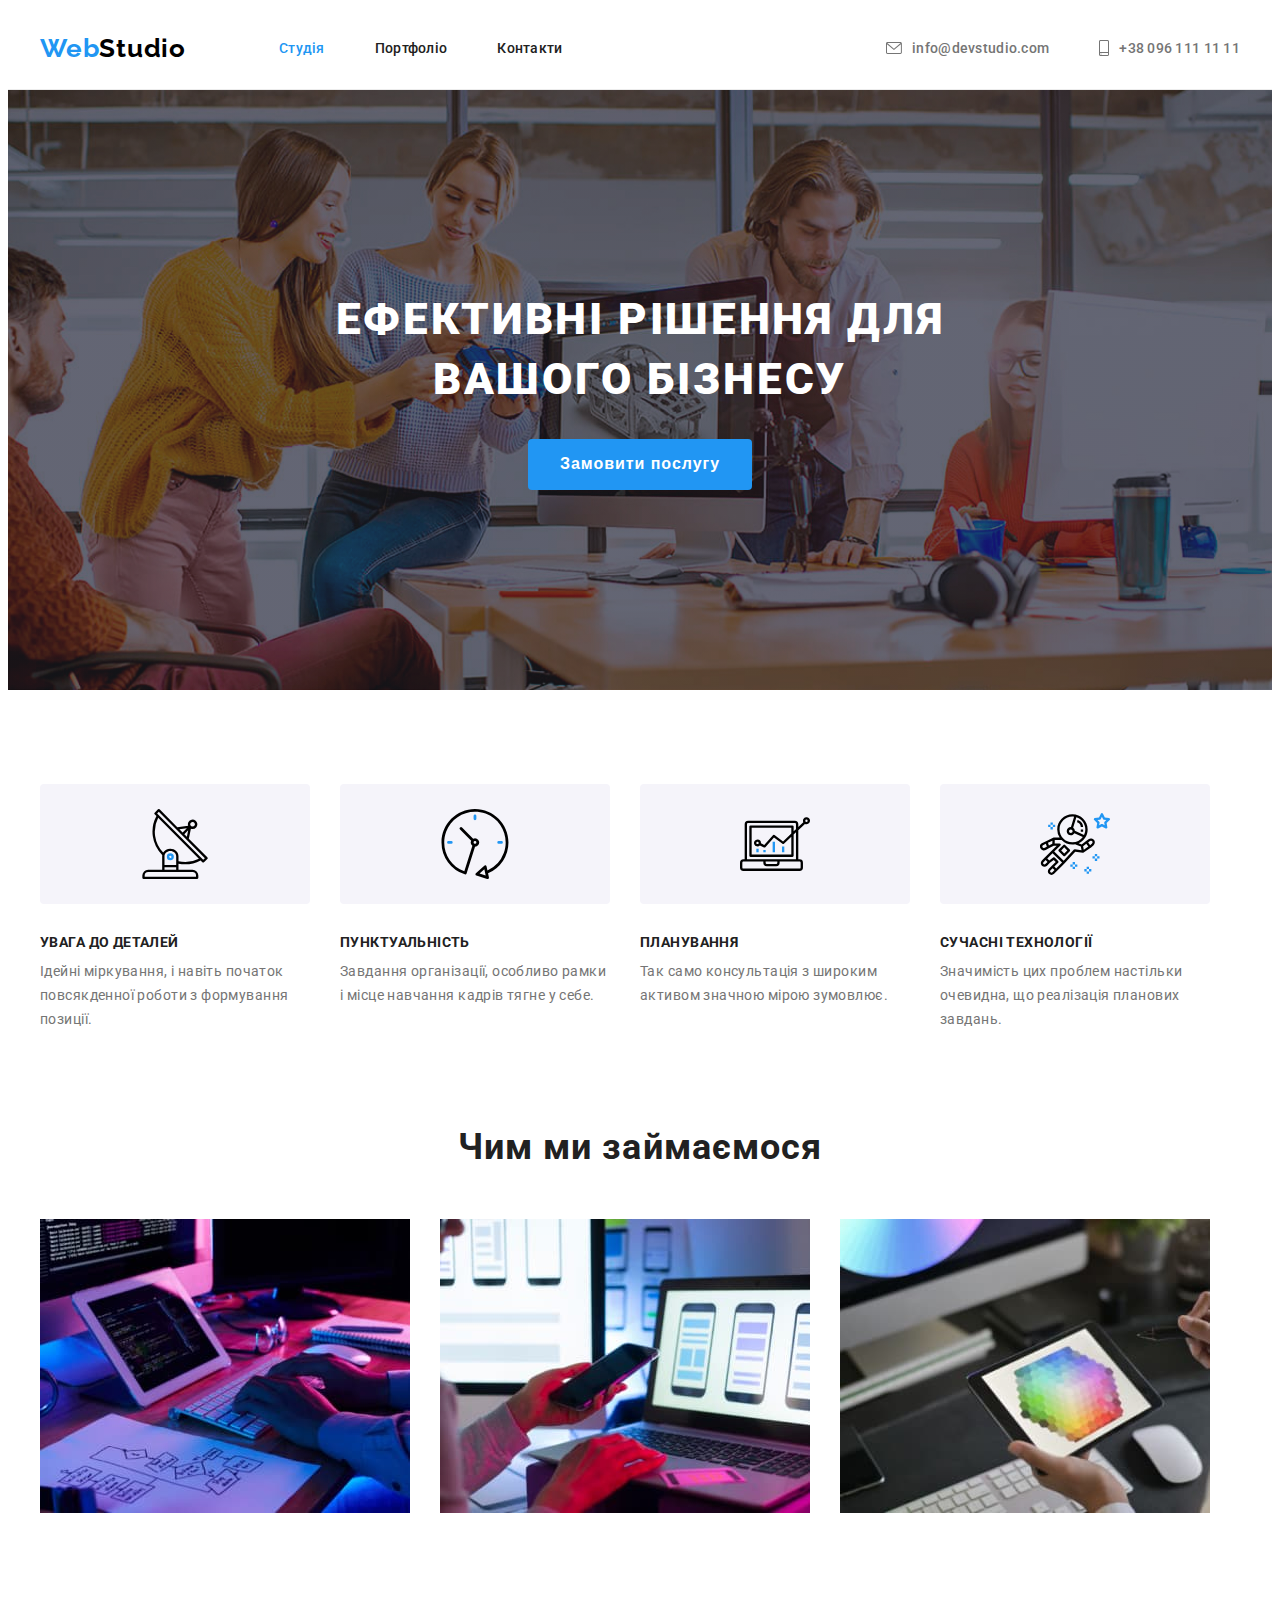
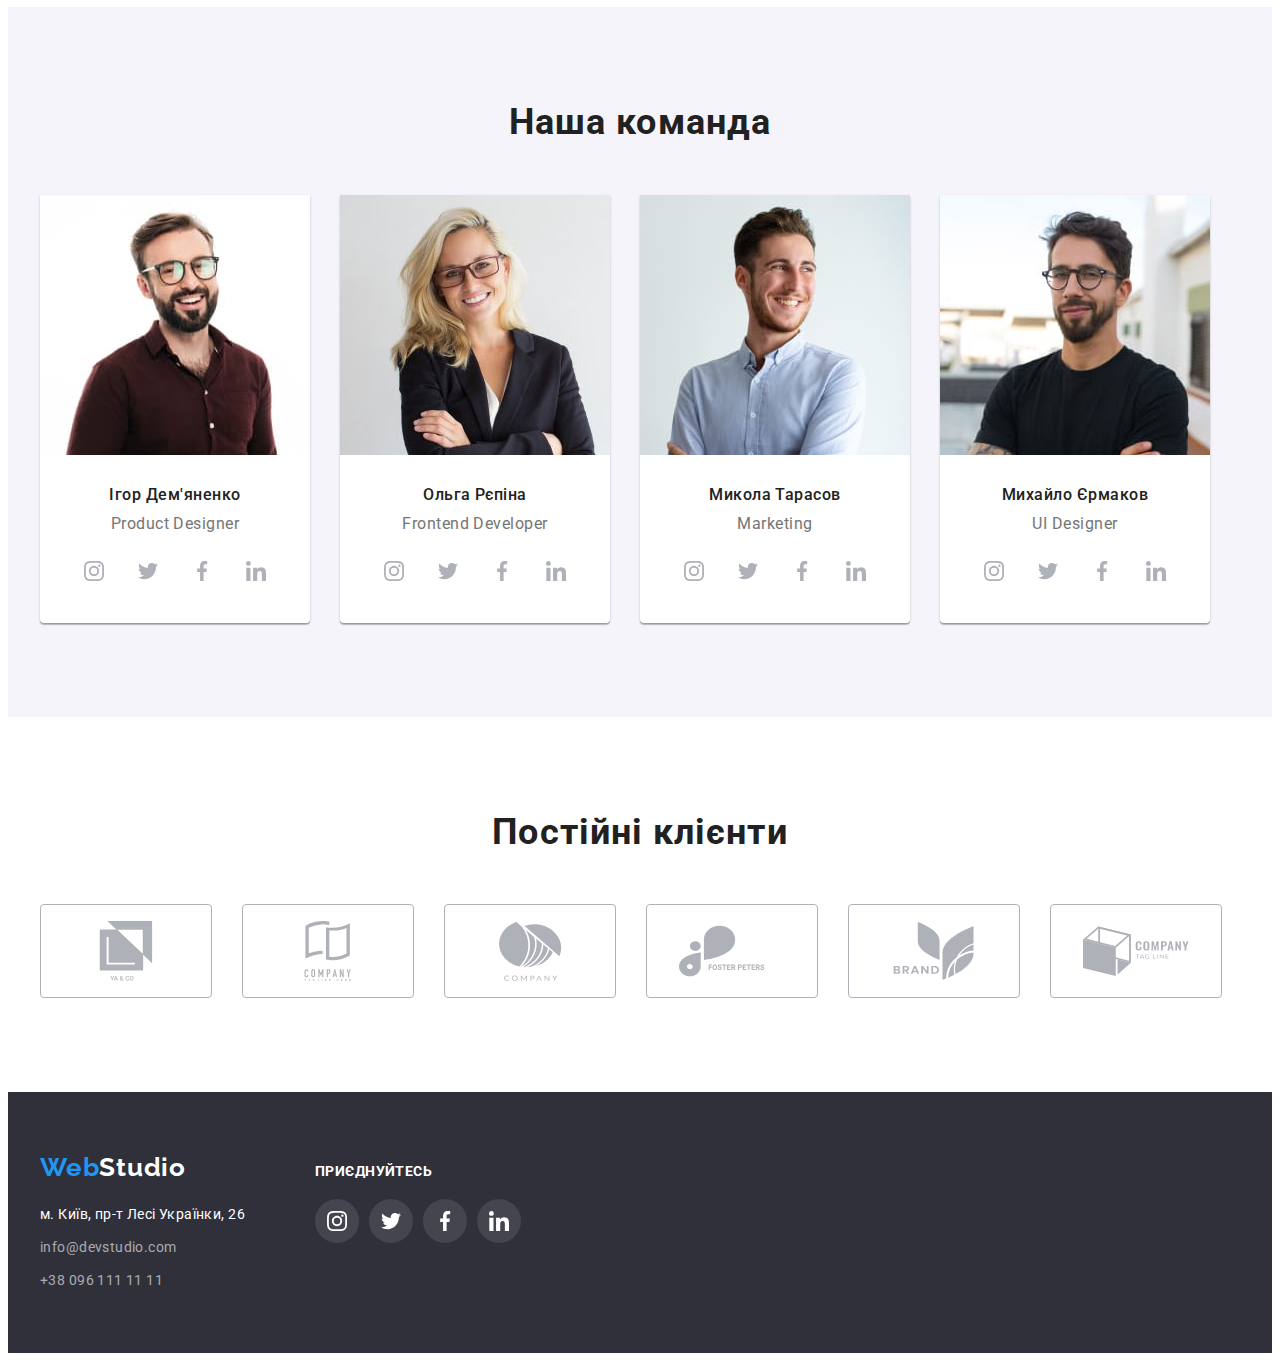
==== commit c0fb4ba5: "Виправлено помилки" ====
--- a/index.html
+++ b/index.html
@@ -214,7 +214,8 @@
                                     </a>
                                 </li>
                                 <li class="social-item">
-                                    <a href="https://www.facebook.com/" class="social-link" aria-label="facebook Миколи">
+                                    <a href="https://www.facebook.com/" class="social-link"
+                                        aria-label="facebook Миколи">
                                         <svg class="icon">
                                             <use href="./images/svg/sprite.svg#icon-facebook"></use>
                                         </svg>
@@ -251,7 +252,8 @@
                                     </a>
                                 </li>
                                 <li class="social-item">
-                                    <a href="https://www.facebook.com/" class="social-link" aria-label="facebook Михайла">
+                                    <a href="https://www.facebook.com/" class="social-link"
+                                        aria-label="facebook Михайла">
                                         <svg class="icon">
                                             <use href="./images/svg/sprite.svg#icon-facebook"></use>
                                         </svg>
@@ -339,7 +341,7 @@
                 </address>
             </div>
             <div class="social">
-                <h3 class="social-title">приєднуйтесь</h3>
+                <p class="social-title">приєднуйтесь</p>
                 <ul class="social-list">
                     <li class="social-item">
                         <a href="https://instagram.com" class="social-link" aria-label="instagram Ігора">
@@ -371,7 +373,7 @@
                     </li>
                 </ul>
             </div>
-            
+
         </div>
     </footer>
 </body>
--- a/css/styles.css
+++ b/css/styles.css
@@ -113,6 +113,7 @@
     color: var(--contrast-text-color);
 
     background-color: var(--accent-color);
+    box-shadow: 0px 2px 2px 0px rgba(0, 0, 0, 0.12), 0px 1px 2px 0px rgba(0, 0, 0, 0.08), 0px 3px 1px 0px rgba(0, 0, 0, 0.10);
 }
 
 .button-primary:hover,
@@ -171,24 +172,29 @@
     margin-left: auto;
     column-gap: 50px;
 }
+
 .header .contacts-link {
     display: flex;
     align-items: center;
     padding-top: 32px;
     padding-bottom: 32px;
 }
+
 .contacts-link {
     font-weight: 500;
     color: var(--primary-text-color);
 }
+
 .contacts .icon {
     margin-right: 10px;
     fill: currentColor;
 }
+
 .icon-email {
     width: 16px;
     height: 12px;
 }
+
 .icon-phone {
     width: 10px;
     height: 16px;
@@ -247,10 +253,11 @@
 }
 
 .bullet-icon {
-    
-    text-align: center;
-    padding-top: 25px;
-    padding-bottom: 25px;
+
+    height: 120px;
+    display: flex;
+    justify-content: center;
+    align-items: center;
     margin-bottom: 30px;
 
     background-color: var(--secondary-bg-color);
@@ -313,6 +320,7 @@
     border-radius: 0px 0px 4px 4px;
     box-shadow: 0px 2px 1px 0px rgba(0, 0, 0, 0.20), 0px 1px 1px 0px rgba(0, 0, 0, 0.14), 0px 1px 3px 0px rgba(0, 0, 0, 0.12);
 }
+
 .team-text {
     padding-top: 30px;
     padding-bottom: 30px;
@@ -328,53 +336,69 @@
 
 .team-description {
     margin-bottom: 16px;
-    
+
     font-size: 16px;
     letter-spacing: 0.48px;
 }
+
 .social-list .social-link {
-    display: block;
+    display: flex;
+    justify-content: center;
+    align-items: center;
     width: 44px;
     height: 44px;
-    padding: 12px;
+
 
     border-radius: 50%;
 }
-.social-list .social-link:hover, .social-list .social-link:focus {
+
+.social-list .social-link:hover,
+.social-list .social-link:focus {
     background-color: var(--accent-color);
 }
-.social-list .social-link:hover .icon, .social-list .social-link:focus .icon {
+
+.social-list .social-link:hover .icon,
+.social-list .social-link:focus .icon {
     fill: var(--contrast-text-color);
 }
+
 .social-list .icon {
     width: 20px;
     height: 20px;
     fill: var(--icons-color);
 }
+
 .social-list {
     display: flex;
     align-items: center;
     justify-content: center;
     column-gap: 10px;
 }
+
 /* Clients */
 .clients-section .title {
     margin-bottom: 50px;
 }
+
 .clients-list {
     display: flex;
     column-gap: 30px;
 }
+
 .client-link {
-    display: block;
+    display: flex;
+    justify-content: center;
+    align-items: center;
     width: 170px;
     height: 92px;
-    padding: 16px 32px;
+
 
     border-radius: 4px;
     border: 1px solid var(--icons-color);
 }
-.client-link:hover, .client-link:focus {
+
+.client-link:hover,
+.client-link:focus {
     border-color: var(--accent-color);
 }
 
@@ -384,6 +408,7 @@
 
     fill: var(--icons-color);
 }
+
 .client-link:hover .client-icon,
 .client-link:focus .client-icon {
     fill: var(--accent-color);
@@ -396,9 +421,11 @@
 
     background-color: var(--accent-bg-color);
 }
+
 .footer {
     display: flex;
-    column-gap: 70px;
+    align-items: baseline;
+    /* column-gap: 70px; */
 }
 
 .logo-footer {
@@ -419,9 +446,11 @@
 .footer-contacts .contacts-item:not(:last-child) {
     margin-bottom: 9px;
 }
+
 .footer .social {
-    padding-top: 12px;
-}
+    margin-left: 70px;
+}
+
 .footer .social-title {
     margin-bottom: 20px;
 
@@ -431,12 +460,15 @@
     letter-spacing: 0.42px;
     text-transform: uppercase;
 }
+
 .footer-contacts .address {
     color: var(--contrast-text-color);
 }
+
 .footer .icon {
     fill: var(--contrast-text-color);
 }
+
 .footer .social-link {
     background-color: rgba(255, 255, 255, 0.10);
 }
@@ -461,6 +493,11 @@
     width: 370px;
 
     color: var(--primary-text-color);
+}
+
+.portfolio-card:hover,
+.portfolio-card:focus {
+    box-shadow: 1px 4px 6px 0px rgba(0, 0, 0, 0.16), 0px 4px 4px 0px rgba(0, 0, 0, 0.06), 0px 1px 1px 0px rgba(0, 0, 0, 0.12);
 }
 
 .card-img {
